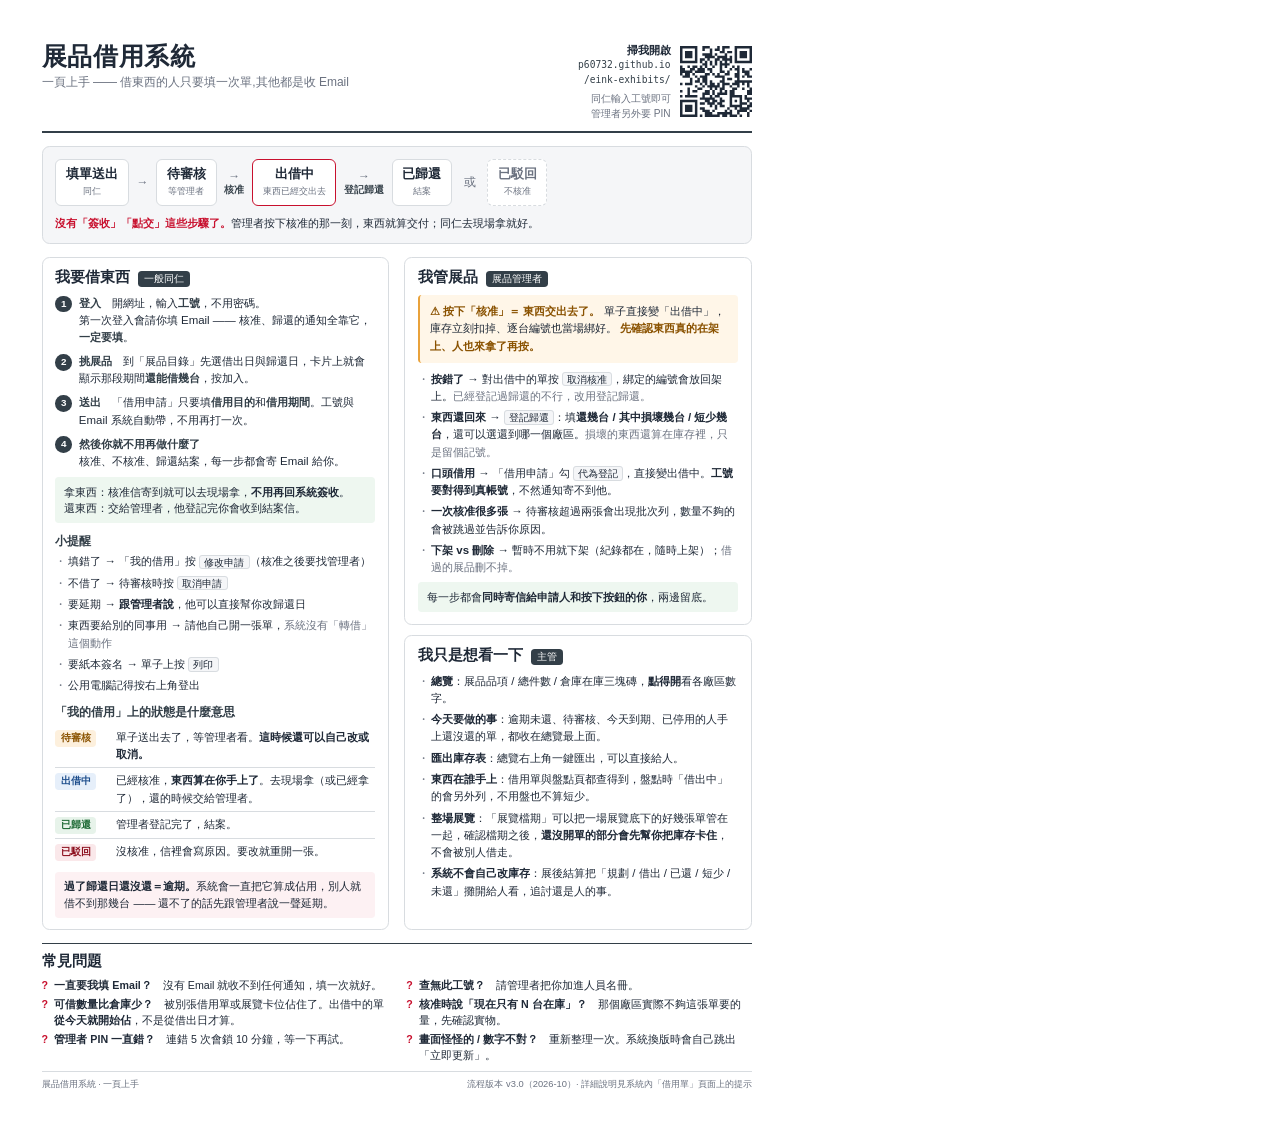
==== docs/一頁上手.html @ fc972222 "[文件] 一頁 A4 使用說明(印出來貼牆上) 三種對象排在同一張:一般同仁(三步驟 + 狀態看板)、展品管理者 (核准即交付的警語、登記歸還、代為登記)、主管(總覽 / 匯出 / 展覽卡位)。 右上" ====
<!--
  【文件】docs/一頁上手.html — 印出來貼牆上的一頁 A4 使用說明(三種對象:同仁 / 管理者 / 主管)
  輸出:docs/一頁上手.pdf
  怎麼重新產生(需要 playwright 的 chromium,只跑得動在雲端沙箱):
    node -e "const{chromium}=require('playwright');(async()=>{const b=await chromium.launch({executablePath:'/opt/pw-browsers/chromium'});const p=await b.newPage();await p.goto('file://'+process.cwd()+'/docs/一頁上手.html',{waitUntil:'networkidle'});await p.pdf({path:'docs/一頁上手.pdf',format:'A4',printBackground:true,margin:{top:'0',right:'0',bottom:'0',left:'0'}});await b.close()})()"
  ⚠️ 流程一改就要回來改這張 —— 過時的說明比沒有說明更糟,使用者會照著去找一顆不存在的按鈕。
  ⚠️ 版面是「剛好一頁」排出來的(.sheet 高度就是 297mm),加東西就要拿掉等量的東西,
     改完一定要重新產生 PDF 並確認頁數還是 1。
-->
<!doctype html>
<html lang="zh-Hant"><head><meta charset="utf-8"><title>展品借用系統 一頁上手</title>
<style>
  @page { size: A4; margin: 0; }
  :root{
    --ink:#1f2937; --muted:#6b7280; --line:#d8dce0; --red:#C8102E; --slate:#333F48;
    --wash:#f5f6f8; --warn:#fff6e8; --warnline:#e9a23b; --ok:#eef7f0;
  }
  *{ box-sizing:border-box; margin:0; padding:0 }
  body{
    font-family:"Noto Sans CJK TC","Noto Sans TC",sans-serif; color:var(--ink);
    font-size:8.6pt; line-height:1.5; -webkit-print-color-adjust:exact; print-color-adjust:exact;
  }
  .sheet{ width:210mm; height:297mm; padding:11mm 11mm 8mm; display:flex; flex-direction:column; gap:3.4mm }

  /* ---------- 抬頭 ---------- */
  .top{ display:flex; align-items:flex-start; gap:6mm; border-bottom:2.2pt solid var(--slate); padding-bottom:2.6mm }
  .top h1{ font-size:19pt; letter-spacing:.5pt; line-height:1.15 }
  .top h1 small{ display:block; font-size:9pt; font-weight:400; color:var(--muted); letter-spacing:0; margin-top:1.4mm }
  .top .sp{ flex:1 }
  .qr{ display:flex; align-items:center; gap:2.6mm }
  .qr svg{ width:19mm; height:19mm; display:block }
  .qr .u{ text-align:right; font-size:7.6pt; line-height:1.45 }
  .qr .u b{ display:block; font-size:8.6pt }
  .qr .u code{ font-family:"DejaVu Sans Mono",monospace; font-size:7.2pt; color:var(--slate) }

  /* ---------- 流程條 ---------- */
  .flow{ background:var(--wash); border:.6pt solid var(--line); border-radius:2mm; padding:3mm 3.4mm }
  .steps{ display:flex; align-items:center; gap:2mm; flex-wrap:nowrap }
  .st{ background:#fff; border:.8pt solid var(--line); border-radius:1.6mm; padding:1.6mm 2.6mm; text-align:center; white-space:nowrap }
  .st b{ display:block; font-size:9.6pt; line-height:1.25 }
  .st span{ font-size:7pt; color:var(--muted) }
  .st.now{ border-color:var(--red); border-width:1.2pt }
  .ar{ color:var(--muted); font-size:9pt; white-space:nowrap; text-align:center; line-height:1.25 }
  .ar b{ display:block; font-size:7.2pt; color:var(--slate) }
  .st.off{ background:#fff; border-style:dashed; color:var(--muted) }
  .flownote{ margin-top:2.4mm; font-size:8.4pt }
  .flownote b{ color:var(--red) }

  /* ---------- 兩欄 ---------- */
  .cols{ display:flex; gap:4mm; flex:1; min-height:0 }
  .col{ flex:1; display:flex; flex-direction:column; gap:2.6mm }
  .card{ border:.6pt solid var(--line); border-radius:2mm; padding:3mm 3.4mm }
  .col > .card:last-child{ flex:1 }
  h2{ font-size:11pt; line-height:1.2; display:flex; align-items:baseline; gap:2mm; margin-bottom:2mm }
  h2 .who{ font-size:7.4pt; font-weight:400; color:#fff; background:var(--slate); border-radius:1mm; padding:.6mm 1.6mm }
  h3{ font-size:9pt; margin:2.2mm 0 1mm; color:var(--slate) }
  ol{ padding-left:0; list-style:none; counter-reset:s }
  ol li{ counter-increment:s; position:relative; padding-left:6.2mm; margin-bottom:1.8mm }
  ol li::before{
    content:counter(s); position:absolute; left:0; top:.2mm; width:4.4mm; height:4.4mm; border-radius:50%;
    background:var(--slate); color:#fff; font-size:7.4pt; line-height:4.4mm; text-align:center; font-weight:700;
  }
  ol li b{ color:var(--slate) }
  ul{ list-style:none }
  ul li{ position:relative; padding-left:3.4mm; margin-bottom:1.1mm }
  ul li::before{ content:'・'; position:absolute; left:0; color:var(--muted) }
  .warn{ background:var(--warn); border-left:2.2pt solid var(--warnline); border-radius:1mm; padding:2.2mm 2.6mm; margin-bottom:2mm }
  .warn b{ color:#8a5200 }
  .tip{ background:var(--ok); border-radius:1mm; padding:1.8mm 2.4mm; margin-top:1.6mm; font-size:8.2pt }
  .stt{ border-collapse:collapse; width:100%; margin-top:.6mm }
  .stt td{ padding:1.1mm 0; vertical-align:top; border-top:.5pt solid var(--line) }
  .stt tr:first-child td{ border-top:0 }
  .stt td:first-child{ width:16mm; white-space:nowrap }
  .pill{ display:inline-block; border-radius:1mm; padding:.3mm 1.4mm; font-size:7.4pt; font-weight:700 }
  .pill.pend{ background:#fdf0dd; color:#8a5200 }
  .pill.out{ background:#e6effa; color:#1e4e8c }
  .pill.done{ background:#e7f3ea; color:#1f6b36 }
  .pill.bad2{ background:#fae8ea; color:#8e1220 }
  .k{ background:var(--wash); border:.5pt solid var(--line); border-radius:.8mm; padding:.2mm 1.1mm; font-size:7.8pt; white-space:nowrap }
  .muted{ color:var(--muted) }

  /* ---------- 常見問題 ---------- */
  .faq{ border-top:1.2pt solid var(--slate); padding-top:2.4mm }
  .faq h2{ margin-bottom:1.6mm }
  .faqgrid{ display:grid; grid-template-columns:1fr 1fr; gap:.8mm 5mm }
  .faqgrid div{ font-size:8pt; padding-left:3.4mm; position:relative }
  .faqgrid div::before{ content:'?'; position:absolute; left:0; color:var(--red); font-weight:700 }
  .foot{ margin-top:2.2mm; display:flex; font-size:7pt; color:var(--muted); border-top:.6pt solid var(--line); padding-top:1.6mm }
  .foot .sp{ flex:1 }
</style></head><body><div class="sheet">

  <div class="top">
    <div>
      <h1>展品借用系統<small>一頁上手 —— 借東西的人只要填一次單,其他都是收 Email</small></h1>
    </div>
    <div class="sp"></div>
    <div class="qr">
      <div class="u">
        <b>掃我開啟</b>
        <code>p60732.github.io<br>/eink-exhibits/</code>
        <div class="muted" style="margin-top:1.2mm">同仁輸入工號即可<br>管理者另外要 PIN</div>
      </div>
      <img src="[data-uri]" alt="網站 QR Code" style="width:19mm;height:19mm;display:block">
    </div>
  </div>

  <div class="flow">
    <div class="steps">
      <div class="st"><b>填單送出</b><span>同仁</span></div>
      <div class="ar">→</div>
      <div class="st"><b>待審核</b><span>等管理者</span></div>
      <div class="ar">→<b>核准</b></div>
      <div class="st now"><b>出借中</b><span>東西已經交出去</span></div>
      <div class="ar">→<b>登記歸還</b></div>
      <div class="st"><b>已歸還</b><span>結案</span></div>
      <div class="ar" style="padding:0 1mm">或</div>
      <div class="st off"><b>已駁回</b><span>不核准</span></div>
    </div>
    <div class="flownote"><b>沒有「簽收」「點交」這些步驟了。</b>管理者按下核准的那一刻，東西就算交付；同仁去現場拿就好。</div>
  </div>

  <div class="cols">
    <div class="col">
      <div class="card" style="flex:1">
        <h2>我要借東西 <span class="who">一般同仁</span></h2>
        <ol>
          <li><b>登入</b>　開網址，輸入<b>工號</b>，不用密碼。<br>
              第一次登入會請你填 Email —— 核准、歸還的通知全靠它，<b>一定要填</b>。</li>
          <li><b>挑展品</b>　到「展品目錄」先選借出日與歸還日，卡片上就會顯示那段期間<b>還能借幾台</b>，按加入。</li>
          <li><b>送出</b>　「借用申請」只要填<b>借用目的</b>和<b>借用期間</b>。工號與 Email 系統自動帶，不用再打一次。</li>
          <li><b>然後你就不用再做什麼了</b><br>
              核准、不核准、歸還結案，每一步都會寄 Email 給你。</li>
        </ol>
        <div class="tip">
          拿東西：核准信寄到就可以去現場拿，<b>不用再回系統簽收</b>。<br>
          還東西：交給管理者，他登記完你會收到結案信。
        </div>
        <h3>小提醒</h3>
        <ul>
          <li>填錯了 → 「我的借用」按 <span class="k">修改申請</span>（核准之後要找管理者）</li>
          <li>不借了 → 待審核時按 <span class="k">取消申請</span></li>
          <li>要延期 → <b>跟管理者說</b>，他可以直接幫你改歸還日</li>
          <li>東西要給別的同事用 → 請他自己開一張單，<span class="muted">系統沒有「轉借」這個動作</span></li>
          <li>要紙本簽名 → 單子上按 <span class="k">列印</span></li>
          <li>公用電腦記得按右上角登出</li>
        </ul>

        <h3>「我的借用」上的狀態是什麼意思</h3>
        <table class="stt">
          <tr><td><span class="pill pend">待審核</span></td><td>單子送出去了，等管理者看。<b>這時候還可以自己改或取消。</b></td></tr>
          <tr><td><span class="pill out">出借中</span></td><td>已經核准，<b>東西算在你手上了</b>。去現場拿（或已經拿了），還的時候交給管理者。</td></tr>
          <tr><td><span class="pill done">已歸還</span></td><td>管理者登記完了，結案。</td></tr>
          <tr><td><span class="pill bad2">已駁回</span></td><td>沒核准，信裡會寫原因。要改就重開一張。</td></tr>
        </table>
        <div class="tip" style="background:#fdf1f3">
          <b>過了歸還日還沒還＝逾期。</b>系統會一直把它算成佔用，別人就借不到那幾台 —— 還不了的話先跟管理者說一聲延期。
        </div>
      </div>
    </div>

    <div class="col">
      <div class="card">
        <h2>我管展品 <span class="who">展品管理者</span></h2>
        <div class="warn">
          <b>⚠ 按下「核准」＝ 東西交出去了。</b>
          單子直接變「出借中」，庫存立刻扣掉、逐台編號也當場綁好。
          <b>先確認東西真的在架上、人也來拿了再按。</b>
        </div>
        <ul>
          <li><b>按錯了</b> → 對出借中的單按 <span class="k">取消核准</span>，綁定的編號會放回架上。<span class="muted">已經登記過歸還的不行，改用登記歸還。</span></li>
          <li><b>東西還回來</b> → <span class="k">登記歸還</span>：填<b>還幾台 / 其中損壞幾台 / 短少幾台</b>，還可以選還到哪一個廠區。<span class="muted">損壞的東西還算在庫存裡，只是留個記號。</span></li>
          <li><b>口頭借用</b> → 「借用申請」勾 <span class="k">代為登記</span>，直接變出借中。<b>工號要對得到真帳號</b>，不然通知寄不到他。</li>
          <li><b>一次核准很多張</b> → 待審核超過兩張會出現批次列，數量不夠的會被跳過並告訴你原因。</li>
          <li><b>下架 vs 刪除</b> → 暫時不用就下架（紀錄都在，隨時上架）；<span class="muted">借過的展品刪不掉。</span></li>
        </ul>
        <div class="tip">每一步都會<b>同時寄信給申請人和按下按鈕的你</b>，兩邊留底。</div>
      </div>

      <div class="card">
        <h2>我只是想看一下 <span class="who">主管</span></h2>
        <ul>
          <li><b>總覽</b>：展品品項 / 總件數 / 倉庫在庫三塊磚，<b>點得開</b>看各廠區數字。</li>
          <li><b>今天要做的事</b>：逾期未還、待審核、今天到期、已停用的人手上還沒還的單，都收在總覽最上面。</li>
          <li><b>匯出庫存表</b>：總覽右上角一鍵匯出，可以直接給人。</li>
          <li><b>東西在誰手上</b>：借用單與盤點頁都查得到，盤點時「借出中」的會另外列，不用盤也不算短少。</li>
          <li><b>整場展覽</b>：「展覽檔期」可以把一場展覽底下的好幾張單管在一起，確認檔期之後，<b>還沒開單的部分會先幫你把庫存卡住</b>，不會被別人借走。</li>
          <li><b>系統不會自己改庫存</b>：展後結算把「規劃 / 借出 / 已還 / 短少 / 未還」攤開給人看，追討還是人的事。</li>
        </ul>
      </div>
    </div>
  </div>

  <div class="faq">
    <h2>常見問題</h2>
    <div class="faqgrid">
      <div><b>一直要我填 Email？</b>　沒有 Email 就收不到任何通知，填一次就好。</div>
      <div><b>查無此工號？</b>　請管理者把你加進人員名冊。</div>
      <div><b>可借數量比倉庫少？</b>　被別張借用單或展覽卡位佔住了。出借中的單<b>從今天就開始佔</b>，不是從借出日才算。</div>
      <div><b>核准時說「現在只有 N 台在庫」？</b>　那個廠區實際不夠這張單要的量，先確認實物。</div>
      <div><b>管理者 PIN 一直錯？</b>　連錯 5 次會鎖 10 分鐘，等一下再試。</div>
      <div><b>畫面怪怪的 / 數字不對？</b>　重新整理一次。系統換版時會自己跳出「立即更新」。</div>
    </div>
    <div class="foot">
      <span>展品借用系統 · 一頁上手</span><span class="sp"></span>
      <span>流程版本 v3.0（2026-10）· 詳細說明見系統內「借用單」頁面上的提示</span>
    </div>
  </div>

</div></body></html>
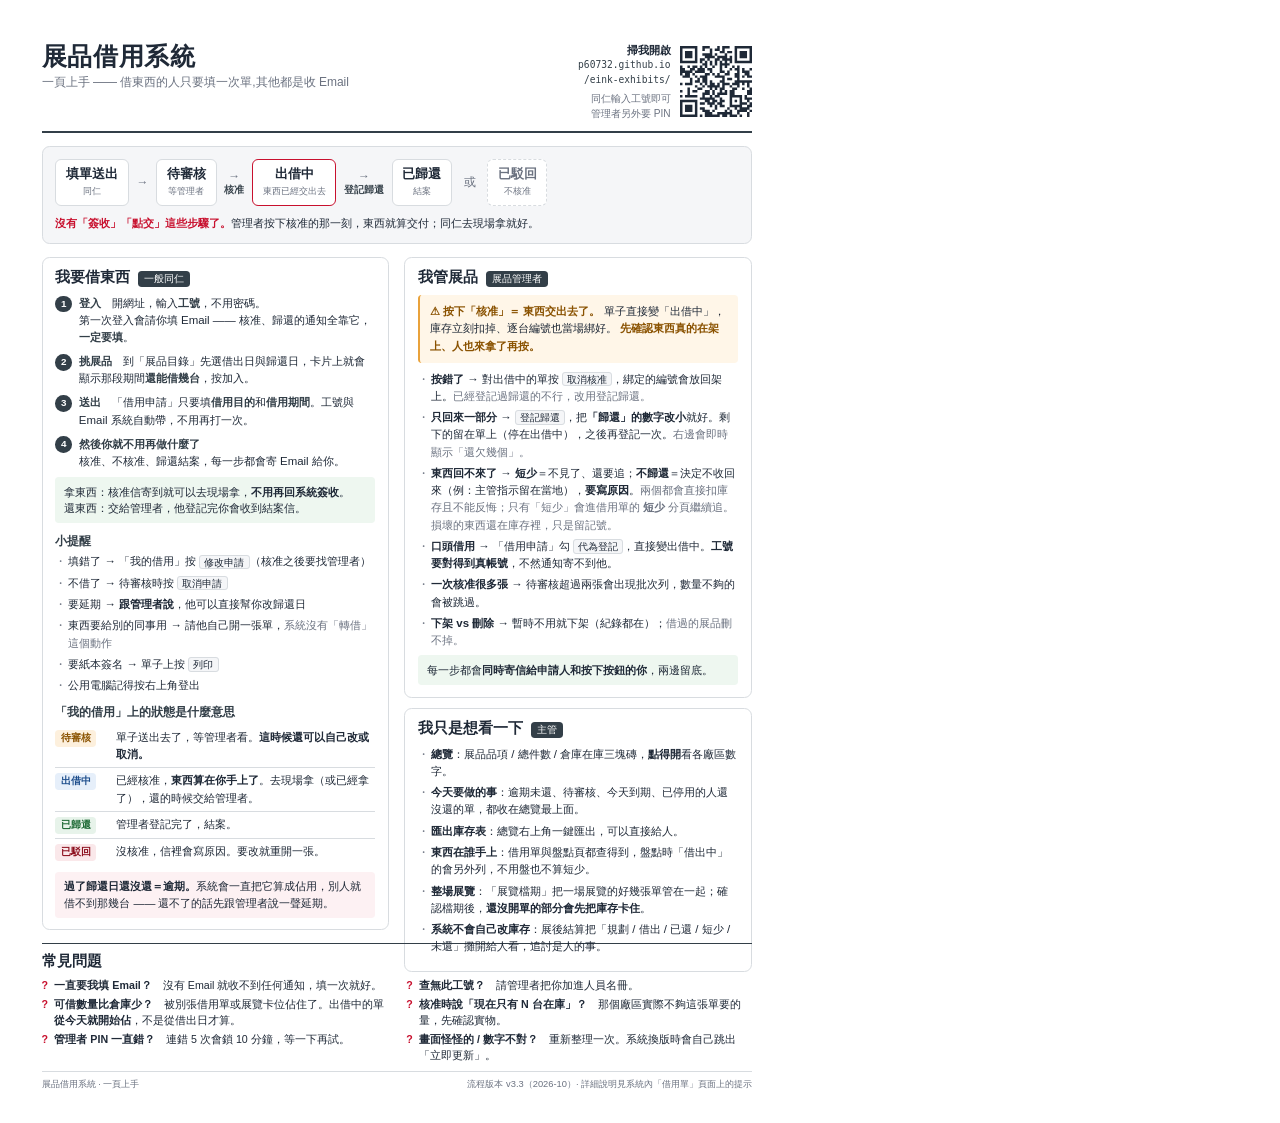
==== commit 1da7b369: "[文件] 一頁上手補上部分歸還與「不歸還」 原本只寫「填還幾台 / 損壞 / 短少」,把最常見的那條路(只回來一部分) 講成了要填短少 —— 貼在牆上的說明寫錯方向,比沒寫更傷。  版面仍是剛好一頁:" ====
--- a/docs/一頁上手.html
+++ b/docs/一頁上手.html
@@ -168,10 +168,11 @@
         </div>
         <ul>
           <li><b>按錯了</b> → 對出借中的單按 <span class="k">取消核准</span>，綁定的編號會放回架上。<span class="muted">已經登記過歸還的不行，改用登記歸還。</span></li>
-          <li><b>東西還回來</b> → <span class="k">登記歸還</span>：填<b>還幾台 / 其中損壞幾台 / 短少幾台</b>，還可以選還到哪一個廠區。<span class="muted">損壞的東西還算在庫存裡，只是留個記號。</span></li>
+          <li><b>只回來一部分</b> → <span class="k">登記歸還</span>，把<b>「歸還」的數字改小</b>就好。剩下的留在單上（停在出借中），之後再登記一次。<span class="muted">右邊會即時顯示「還欠幾個」。</span></li>
+          <li><b>東西回不來了</b> → <b>短少</b>＝不見了、還要追；<b>不歸還</b>＝決定不收回來（例：主管指示留在當地），<b>要寫原因</b>。<span class="muted">兩個都會直接扣庫存且不能反悔；只有「短少」會進借用單的 <b>短少</b> 分頁繼續追。損壞的東西還在庫存裡，只是留記號。</span></li>
           <li><b>口頭借用</b> → 「借用申請」勾 <span class="k">代為登記</span>，直接變出借中。<b>工號要對得到真帳號</b>，不然通知寄不到他。</li>
-          <li><b>一次核准很多張</b> → 待審核超過兩張會出現批次列，數量不夠的會被跳過並告訴你原因。</li>
-          <li><b>下架 vs 刪除</b> → 暫時不用就下架（紀錄都在，隨時上架）；<span class="muted">借過的展品刪不掉。</span></li>
+          <li><b>一次核准很多張</b> → 待審核超過兩張會出現批次列，數量不夠的會被跳過。</li>
+          <li><b>下架 vs 刪除</b> → 暫時不用就下架（紀錄都在）；<span class="muted">借過的展品刪不掉。</span></li>
         </ul>
         <div class="tip">每一步都會<b>同時寄信給申請人和按下按鈕的你</b>，兩邊留底。</div>
       </div>
@@ -180,11 +181,11 @@
         <h2>我只是想看一下 <span class="who">主管</span></h2>
         <ul>
           <li><b>總覽</b>：展品品項 / 總件數 / 倉庫在庫三塊磚，<b>點得開</b>看各廠區數字。</li>
-          <li><b>今天要做的事</b>：逾期未還、待審核、今天到期、已停用的人手上還沒還的單，都收在總覽最上面。</li>
+          <li><b>今天要做的事</b>：逾期未還、待審核、今天到期、已停用的人還沒還的單，都收在總覽最上面。</li>
           <li><b>匯出庫存表</b>：總覽右上角一鍵匯出，可以直接給人。</li>
           <li><b>東西在誰手上</b>：借用單與盤點頁都查得到，盤點時「借出中」的會另外列，不用盤也不算短少。</li>
-          <li><b>整場展覽</b>：「展覽檔期」可以把一場展覽底下的好幾張單管在一起，確認檔期之後，<b>還沒開單的部分會先幫你把庫存卡住</b>，不會被別人借走。</li>
-          <li><b>系統不會自己改庫存</b>：展後結算把「規劃 / 借出 / 已還 / 短少 / 未還」攤開給人看，追討還是人的事。</li>
+          <li><b>整場展覽</b>：「展覽檔期」把一場展覽的好幾張單管在一起；確認檔期後，<b>還沒開單的部分會先把庫存卡住</b>。</li>
+          <li><b>系統不會自己改庫存</b>：展後結算把「規劃 / 借出 / 已還 / 短少 / 未還」攤開給人看，追討是人的事。</li>
         </ul>
       </div>
     </div>
@@ -202,7 +203,7 @@
     </div>
     <div class="foot">
       <span>展品借用系統 · 一頁上手</span><span class="sp"></span>
-      <span>流程版本 v3.0（2026-10）· 詳細說明見系統內「借用單」頁面上的提示</span>
+      <span>流程版本 v3.3（2026-10）· 詳細說明見系統內「借用單」頁面上的提示</span>
     </div>
   </div>
 
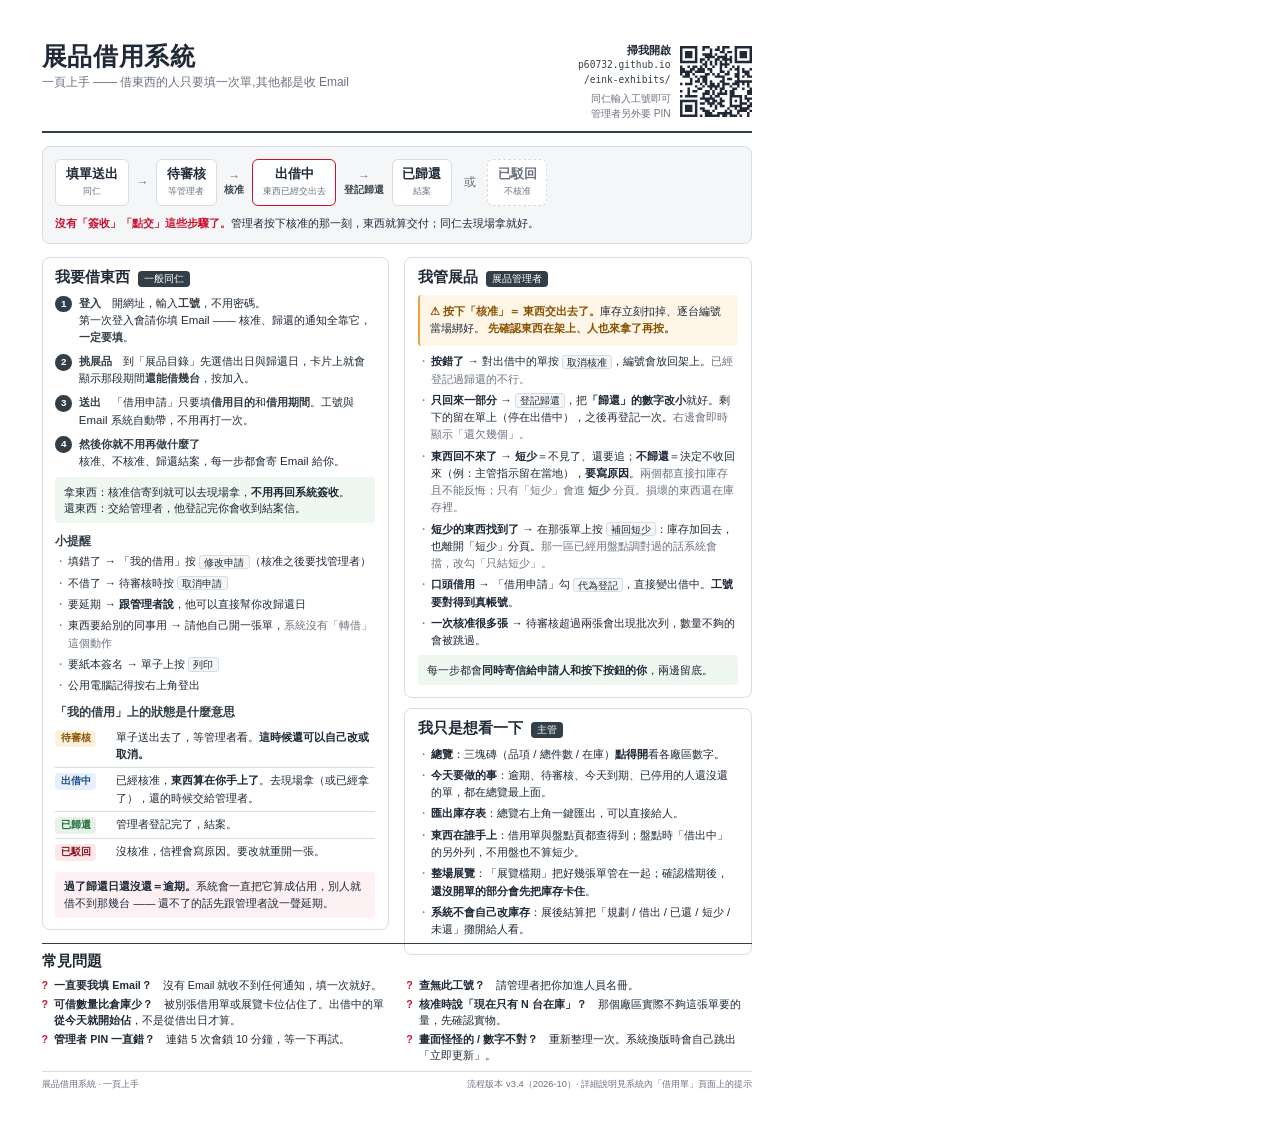
==== commit b23856ed: "[文件] 一頁上手補上「補回短少」(v3.4) 版面仍是剛好一頁。右欄多一條,拿掉「下架 vs 刪除」換回來 —— 那條是展品管理,不是借還流程,一頁的位置該讓給「東西回不來 / 找回來」。 另外把核" ====
--- a/docs/一頁上手.html
+++ b/docs/一頁上手.html
@@ -162,17 +162,16 @@
       <div class="card">
         <h2>我管展品 <span class="who">展品管理者</span></h2>
         <div class="warn">
-          <b>⚠ 按下「核准」＝ 東西交出去了。</b>
-          單子直接變「出借中」，庫存立刻扣掉、逐台編號也當場綁好。
-          <b>先確認東西真的在架上、人也來拿了再按。</b>
+          <b>⚠ 按下「核准」＝ 東西交出去了。</b>庫存立刻扣掉、逐台編號當場綁好。
+          <b>先確認東西在架上、人也來拿了再按。</b>
         </div>
         <ul>
-          <li><b>按錯了</b> → 對出借中的單按 <span class="k">取消核准</span>，綁定的編號會放回架上。<span class="muted">已經登記過歸還的不行，改用登記歸還。</span></li>
+          <li><b>按錯了</b> → 對出借中的單按 <span class="k">取消核准</span>，編號會放回架上。<span class="muted">已經登記過歸還的不行。</span></li>
           <li><b>只回來一部分</b> → <span class="k">登記歸還</span>，把<b>「歸還」的數字改小</b>就好。剩下的留在單上（停在出借中），之後再登記一次。<span class="muted">右邊會即時顯示「還欠幾個」。</span></li>
-          <li><b>東西回不來了</b> → <b>短少</b>＝不見了、還要追；<b>不歸還</b>＝決定不收回來（例：主管指示留在當地），<b>要寫原因</b>。<span class="muted">兩個都會直接扣庫存且不能反悔；只有「短少」會進借用單的 <b>短少</b> 分頁繼續追。損壞的東西還在庫存裡，只是留記號。</span></li>
-          <li><b>口頭借用</b> → 「借用申請」勾 <span class="k">代為登記</span>，直接變出借中。<b>工號要對得到真帳號</b>，不然通知寄不到他。</li>
+          <li><b>東西回不來了</b> → <b>短少</b>＝不見了、還要追；<b>不歸還</b>＝決定不收回來（例：主管指示留在當地），<b>要寫原因</b>。<span class="muted">兩個都直接扣庫存且不能反悔；只有「短少」會進 <b>短少</b> 分頁。損壞的東西還在庫存裡。</span></li>
+          <li><b>短少的東西找到了</b> → 在那張單上按 <span class="k">補回短少</span>：庫存加回去，也離開「短少」分頁。<span class="muted">那一區已經用盤點調對過的話系統會擋，改勾「只結短少」。</span></li>
+          <li><b>口頭借用</b> → 「借用申請」勾 <span class="k">代為登記</span>，直接變出借中。<b>工號要對得到真帳號</b>。</li>
           <li><b>一次核准很多張</b> → 待審核超過兩張會出現批次列，數量不夠的會被跳過。</li>
-          <li><b>下架 vs 刪除</b> → 暫時不用就下架（紀錄都在）；<span class="muted">借過的展品刪不掉。</span></li>
         </ul>
         <div class="tip">每一步都會<b>同時寄信給申請人和按下按鈕的你</b>，兩邊留底。</div>
       </div>
@@ -180,12 +179,12 @@
       <div class="card">
         <h2>我只是想看一下 <span class="who">主管</span></h2>
         <ul>
-          <li><b>總覽</b>：展品品項 / 總件數 / 倉庫在庫三塊磚，<b>點得開</b>看各廠區數字。</li>
-          <li><b>今天要做的事</b>：逾期未還、待審核、今天到期、已停用的人還沒還的單，都收在總覽最上面。</li>
+          <li><b>總覽</b>：三塊磚（品項 / 總件數 / 在庫）<b>點得開</b>看各廠區數字。</li>
+          <li><b>今天要做的事</b>：逾期、待審核、今天到期、已停用的人還沒還的單，都在總覽最上面。</li>
           <li><b>匯出庫存表</b>：總覽右上角一鍵匯出，可以直接給人。</li>
-          <li><b>東西在誰手上</b>：借用單與盤點頁都查得到，盤點時「借出中」的會另外列，不用盤也不算短少。</li>
-          <li><b>整場展覽</b>：「展覽檔期」把一場展覽的好幾張單管在一起；確認檔期後，<b>還沒開單的部分會先把庫存卡住</b>。</li>
-          <li><b>系統不會自己改庫存</b>：展後結算把「規劃 / 借出 / 已還 / 短少 / 未還」攤開給人看，追討是人的事。</li>
+          <li><b>東西在誰手上</b>：借用單與盤點頁都查得到；盤點時「借出中」的另外列，不用盤也不算短少。</li>
+          <li><b>整場展覽</b>：「展覽檔期」把好幾張單管在一起；確認檔期後，<b>還沒開單的部分會先把庫存卡住</b>。</li>
+          <li><b>系統不會自己改庫存</b>：展後結算把「規劃 / 借出 / 已還 / 短少 / 未還」攤開給人看。</li>
         </ul>
       </div>
     </div>
@@ -203,7 +202,7 @@
     </div>
     <div class="foot">
       <span>展品借用系統 · 一頁上手</span><span class="sp"></span>
-      <span>流程版本 v3.3（2026-10）· 詳細說明見系統內「借用單」頁面上的提示</span>
+      <span>流程版本 v3.4（2026-10）· 詳細說明見系統內「借用單」頁面上的提示</span>
     </div>
   </div>
 
